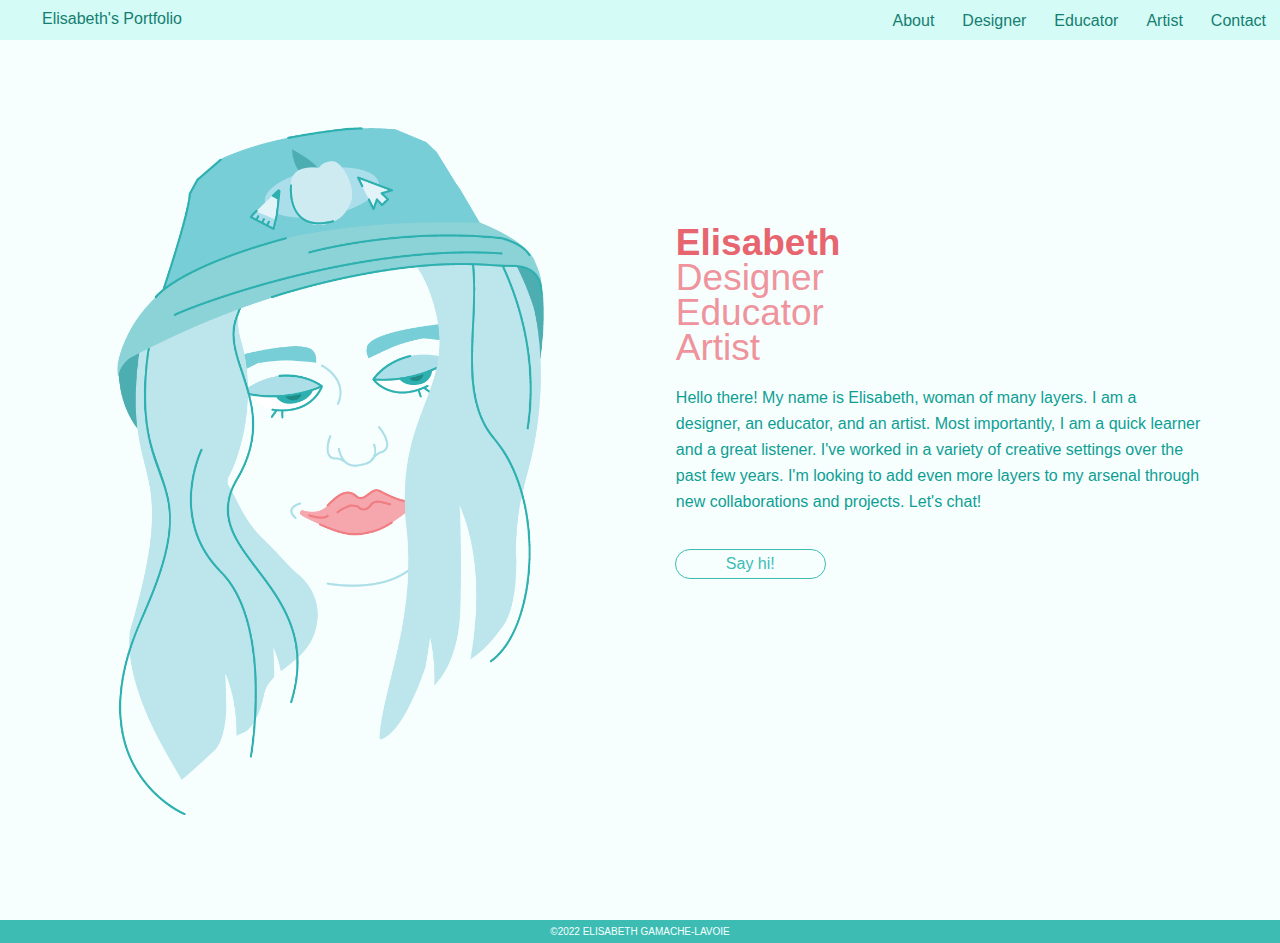
==== index.html @ 3db6b16d "f" ====
<html id="index-page">
	<head>
		<link rel="stylesheet" href="https://cdnjs.cloudflare.com/ajax/libs/font-awesome/4.7.0/css/font-awesome.min.css">
		<link rel="stylesheet" type="text/css" href="css/style.css">
		<script type="text/javascript" src="js/script.js"></script>
		<meta charset="utf-8">
		<meta name="viewport" content="width=device-width, initial-scale=1.0">
    	<meta http-equiv="imagetoolbar" content="no" />
    	<meta name="description" content="This is Montreal based teacher, graphic designer, and artist Elisabeth's portfolio, which includes lesson plans, graphic and web design, illustration work, photography and drawing projects.">
	    <meta name="keywords" content="design, art, drawing, digital, illustration, portfolio, eportfolio, Elisabeth, lighthouse, graphic designer, montreal, freelancing, lesson plan, teacher">
    	<meta name="author" content="Elisabeth">
    	<link rel="icon" href="img/favicon.ico" type="image/x-icon">
		<title>Elisabeth's portfolio</title>
	</head>
	<body>
		<div id="desktop-nav">
			<a id="nav-title" href="index.html">Elisabeth's Portfolio</a>
			<div id="mobile-nav">
				<a href="about.html">About</a>
				<a href="designer.html">Designer</a>
				<a href="educator.html">Educator</a>
				<a href="artist.html">Artist</a>
				<a href="contact.php">Contact</a>
			</div>
			<div id="desktop-true-nav">
				<a href="about.html">About</a>
				<a href="designer.html">Designer</a>
				<a href="educator.html">Educator</a>
				<a href="artist.html">Artist</a>
				<a href="contact.php">Contact</a>
			</div>
			<a href="javascript:void(0);" class="icon" onClick="openNav()">
				<i class="fa fa-bars"></i>
			</a>
			<a class="lang-button" href="index.html">EN</a>
			<a class="lang-button" id="lang-FR" href="index.html">FR |</a>
		</div>
		<div id="header">
			<img id="self-portrait" src="img/self-portrait-ENG.png" />
			<img id="desktop-portrait" src="img/self-portrait.png" />
		</div>
		<div id="header-intro">
			<h1 id="lay-titles-bold" class="lay-titles">Elisabeth</h1>
			<h1 class="lay-titles">Designer</h1>
			<h1 class="lay-titles">Educator</h1>
			<h1 class="lay-titles">Artist</h1>
			<p>Hello there! My name is Elisabeth, woman of many layers. I am a designer, an educator, and an artist. Most importantly, I am a quick learner and a great listener. I've worked in a variety of creative settings over the past few years. I'm looking to add even more layers to my arsenal through new collaborations and projects. Let's chat!</p>
			<button onclick="window.location.href='contact.html'">Say hi!</button>
		</div>
		<div id="#">
			<!-- YOU CAN ADD MORE CONTENT DOWN HERE LATER :) -->
		</div>
	</body>
	<footer>
		<p>©2022 ELISABETH GAMACHE-LAVOIE</p>
	</footer>
</html>
---- css/style.css ----
@charset "utf-8";
*{
  box-sizing: border-box; 
  margin:0; 
  padding:0; 
  font-family:"Century Gothic", Arial, Helvetica, sans-serif; 
  text-decoration:none; 
  font-weight:normal; 
  border:none; 
  outline:none; 
  list-style-type:disc; 
  text-align:left;
}
::-webkit-scrollbar { 
    display: none; 
}
html{
  background-color: #F6FFFE;
  min-height: 100vh;
}
/*=========================================================================THIS IS THE NAV*/
#desktop-nav a#nav-title{
  text-align: left;
  padding-left: 42px;
  margin-top: -2px;
  }
#desktop-nav {
  overflow: hidden;
  background-color: #D4FBF6;
  position: relative;
}
#desktop-nav #mobile-nav, #desktop-nav #desktop-true-nav {
  display: none;
}
#desktop-nav #mobile-nav {
  height: 100vh;
  background-color: #D4FBF6;
}
#desktop-nav a {
  color: #147E70;
  padding: 10px 12px;
  text-decoration: none;
  font-size: 13px;
  display: block;
}
#desktop-nav #mobile-nav a{
  display: list-item;
  text-align: center;
  padding-top: 20px;
  padding-bottom: 20px;
}
#desktop-nav #mobile-nav a:hover{
  background-color: #8CE8DC;
  transition: 0.5s;
}
#desktop-nav a.icon {
  display: block;
  position: absolute;
  left: 0;
  top: 0;
  height: 100%;
  color: #3DBCB4;
}
#desktop-nav a.lang-button{
  text-align: right;
  float: right;
  margin-top: -36px;
  width: 40px;
  z-index: 1;
}
#desktop-nav #lang-FR{
  margin-right: 20px;
  width: 60px;
  z-index: -1;
}
/*==============================================================THIS IS THE HEADER*/
div#header img{
  display: block;
  width: 95%;
  padding: 5%;
}
div#header img#desktop-portrait, h1.lay-titles{
  display: none;
}
div#header-intro{
  padding: 10% 5%;
  color: #3DBCB4;
  line-height: 26px;
  font-size: 16px;
}
div#header-intro p{
  padding: 0% 6%;
  color: #0F9E94;
}
/*========================================================THIS IS THE MAIN CONTENT*/
button{
  outline: 1px solid #3DBCB4;
  padding: 5px 50px;
  font-size: 16px;
  margin-top: 15px;
  margin-left: 6%;
  background-color: #F6FFFE;
  border-radius: 15px;
  color: #3DBCB4;
}
button:hover{
  background-color: #3DBCB4;
  color: #F6FFFE;
  transition: 0.4s;
  cursor:grab;
}
/*==============================================================THIS IS THE FOOTER*/
body{
  position: absolute;
  min-height: 100vh;
}
footer{
    padding: 6px;
    width: 100%;
    background-color: #3DBCB4;
    color: #F6FFFE;
    font-size: 10px;
    position: absolute;
    bottom: 0;
  }
footer p{
  text-align: center;
}
/*==========================================================THIS IS THE ABOUT PAGE*/
div#resume-typo h1{
  margin-left:7%;
  color:#E7656E;
  font-weight: 600;
  font-size: 28px;
}
h1.centertitle{
  font-size: 37px;
  color: #EF939C;
  line-height: 38px;
  text-align: center;
}
h1.boldfont{
font-weight: 600;
color:#E7656E;
}
div#menu-img img{
  display: block;
  margin-left:auto;
  margin-right:auto;
  width:92%;
}
div.one-col{
  margin-top:30px;
}
div#menu-typo p{
  margin-top:15px;
  margin-left:7%;
  margin-right:7%;
  color: #0F9E94;
}
div#resume-img img{
  width:200px;
  display: block;
  margin-left: auto;
  margin-right: auto;
  margin-bottom: 20px;
}
div#resume-typo p{
  margin-top:5px;
  margin-left:7%;
  margin-right:7%;
  color: #0F9E94;
}
div.blueback{
  background-color:#D4FBF6;
  padding-top:20px;
  overflow: hidden;
}
button#centerbutton{
  display: block;
  width:200px;
  margin-top:25px;
  margin-left:auto;
  margin-right:auto;
  margin-bottom: 50px;
  text-align: center;
  outline-color: #E7656E;
  color:#E7656E;
  background-color: #D4FBF6;
}
button#centerbutton:hover{
  background-color:#E7656E;
  color: #FFF;
}
/*THIS IS FOR THE GRID-BASED PAGES ===============================================*/
h1.portfolio-title{
  color:#E7656E;
  font-weight: 600;
  font-size: 20px;
  text-align:center;
}
h2{
  height:220px;
  font-weight: 600;
  padding:0;
  margin:0;
  line-height:205px;
  text-align: center;
  color:#FFF;
  transition: 0.5s;
}
div.grid{
  width:95%;
  padding:2% 4%;
  margin:-10px auto;
  overflow: hidden;
  display: flex;
  flex-wrap: wrap;
  justify-content: center;
}
div.onecol{
  padding:15px;
  height:250px;
  width:413px;
  margin:8px;
}
div.vgmural{
  background-image:url('../img/vgmural-true.jpg');
  transition: 0.5s;
}
div.vgmural:hover{
  background-image:url('../img/vgmural.jpg');
  transition: 0.5s;
}
div.fmountains{
  background-image:url('../img/fmountains-true.jpg');
  transition: 0.5s;
}
div.fmountains:hover{
  background-image:url('../img/fmountains.jpg');
  transition: 0.5s;
}
div.azulejos{
  background-image:url('../img/azulejos-true.jpg');
  transition: 0.5s;
}
div.azulejos:hover{
  background-image:url('../img/azulejos.jpg');
  transition: 0.5s;
}
div.fleaves{
  background-image:url('../img/fleaves-true.jpg');
  transition: 0.5s;
}
div.fleaves:hover{
  background-image:url('../img/fleaves.jpg');
  transition: 0.5s;
}
div.iposters{
  background-image:url('../img/iposters-true.jpg');
  transition: 0.5s;
}
div.iposters:hover{
  background-image:url('../img/iposters.jpg');
  transition: 0.5s;
}
div.cbanner{
  background-image:url('../img/cbanner-true.jpg');
  transition: 0.5s;
}
div.cbanner:hover{
  background-image:url('../img/cbanner.jpg');
  transition: 0.5s;
}
div.istories{
  background-image:url('../img/istories-true.jpg');
  transition: 0.5s;
}
div.istories:hover{
  background-image:url('../img/istories.jpg');
  transition: 0.5s;
}
div.hypo1{
  background-image:url('../img/hypo1-true.jpg');
  transition: 0.5s;
}
div.hypo1:hover{
  background-image:url('../img/hypo1.jpg');
  transition: 0.5s;
}
div.hypo2{
  background-image:url('../img/hypo2-true.jpg');
  transition: 0.5s;
}
div.hypo2:hover{
  background-image:url('../img/hypo2.jpg');
  transition: 0.5s;
}
div.oranges1{
  background-image:url('../img/oranges1-true.jpg');
  transition: 0.5s;
}
div.oranges1:hover{
  background-image:url('../img/oranges1.jpg');
  transition: 0.5s;
}
div.taprayers{
  background-image:url('../img/taprayers-true.jpg');
  transition: 0.5s;
}
div.taprayers:hover{
  background-image:url('../img/taprayers.jpg');
  transition: 0.5s;
}
div.tspill{
  background-image:url('../img/tspill-true.jpg');
  transition: 0.5s;
}
div.tspill:hover{
  background-image:url('../img/tspill.jpg');
  transition: 0.5s;
}
div.llttcorange{
  background-image:url('../img/llttcorange-true.jpg');
  transition: 0.5s;
}
div.llttcorange:hover{
  background-image:url('../img/llttcorange.jpg');
  transition: 0.5s;
}
div.shands{
  background-image:url('../img/shands-true.jpg');
  transition: 0.5s;
}
div.shands:hover{
  background-image:url('../img/shands.jpg');
  transition: 0.5s;
}
div.ink{
  background-image:url('../img/ink-true.jpg');
  transition: 0.5s;
}
div.ink:hover{
  background-image:url('../img/ink.jpg');
  transition: 0.5s;
}
div.komorebi{
  background-image:url('../img/komorebi-true.jpg');
  transition: 0.5s;
}
div.komorebi:hover{
  background-image:url('../img/komorebi.jpg');
  transition: 0.5s;
}
div.atbrochure{
  background-image:url('../img/atbrochure-true.jpg');
  transition: 0.5s;
}
div.atbrochure:hover{
  background-image:url('../img/atbrochure.jpg');
  transition: 0.5s;
}
div.camcover{
  background-image:url('../img/camcover-true.jpg');
  transition: 0.5s;
}
div.camcover:hover{
  background-image:url('../img/camcover.jpg');
  transition: 0.5s;
}
div.lotfbook{
  background-image:url('../img/lotfbook-true.jpg');
  transition: 0.5s;
}
div.lotfbook:hover{
  background-image:url('../img/lotfbook.jpg');
  transition: 0.5s;
}
h2:hover{
  color:#E7656E;
  transition: 0.5s;
  cursor:grab;
}
/*THIS IS FOR THE CONTACT FORM====================================================*/
form{
  background-color: red;
  height: 80vh;
}
input{
  width:90%;
  margin:4px auto;
  background-color: red;
  border:1px solid #8CE8DC;
  background-color: #D4FBF6;
  padding:8px;
  display:inline;
}
/*THIS IS FOR BIGGER SCREENS ABOVE MOBILE=========================================*/
@media only screen and (min-width: 700px) {
  #desktop-nav #mobile-nav a{
  display: none;
  }
  #desktop-nav a.icon {
  display: none;
  }
  #desktop-nav a#nav-title{
    display: inline-block;
    width: 290px;
  }
  #desktop-nav #desktop-true-nav{
    position: absolute;
    right: 0;
    display: inline-block;
    background-color: #D4FBF6;
  }
  #desktop-nav #desktop-true-nav a{
  float: left;
  }
  #desktop-nav #desktop-true-nav a:hover{
    background-color: #8CE8DC;
    transition: 0.5s;
  }
  #desktop-nav a {
    color: #147E70;
    padding: 12px 14px;
    text-decoration: none;
    font-size: 16px;
    display: block;
  }
  div#header img{
    display: none;
  }
  div#header{
    width: 50%;
    float: left;
    padding: 8% 2%;
    margin-left: 1%;
  }
  div#header-intro{
    width: 35%;
    margin-top: -20px;
    margin-right: 10%;
    float: left;
    height: 80vh;
    padding-right: 0%;
  }
  div#header-intro p{
    width: 128%;
  }
  div#header img#desktop-portrait{
    display: block;
    width: 100%;
  }
  h1.lay-titles{
    display: block;
    font-size: 37px;
    color: #EF939C;
    padding:  0% 6%;
    line-height: 35px;
  }
  h1#lay-titles-bold{
    font-weight: 600;
    color: #E7656E;
    padding-top: 20%;
  }
  div#header-intro p{
    padding-top: 20px;
    padding-bottom: 20px;
  }
  div.blueback{
    background-color:#D4FBF6;
    padding-top:20px;
    clear: both;
  }
/*==========================================================THIS IS THE ABOUT PAGE*/
div#resume-typo h1{
  margin-left:7%;
}
h1.centertitle{
  text-align: left;
  margin-left:7%;
}
div#menu-img img{
  width:80%;
}
div#resume-img{
  float:left;
  width: 25%;
  padding: 2% 5%;
}
div#resume-typo{
  float:right;
  width: 75%;
  padding: 2% 5%;
}
div#menu-typo p{
  margin-top:15px;
  margin-left:7%;
  margin-right:7%;
  width: 60%;
}
div#resume-img img{
  width:200px;
  display: block;
  margin-left: auto;
  margin-right: auto;
  margin-bottom: 20px;
  margin-top: 20%;
}
div#resume-typo p{
  margin-top:5px;
  margin-left:55px;
  margin-right:30px;
}
div#resume-typo h1{
  margin-left:55px;
}
button#centerbutton{
  margin-top:25px;
  margin-left:55px;
  margin-right:0;
  text-align: center;
}
}
@media only screen and (min-width: 1046px) {
div#header{
  width: 45%;
  padding-top: 60px;
}
div#header-intro{
  width: 40%;
  padding: 10% 5%;
}
div#header-intro p{
  width: 150%;
}
img#desktop-portrait{
  max-width: 480px;
  margin-left: 10%;
}
/*==========================================================THIS IS THE ABOUT PAGE*/
div#menu-img img{
  width:500px;
}
div.slugs{
  min-height:90vh;
  clear: both;
  padding-top:30px;
  padding-bottom: 680px;
}
div.one-col, div.slugs{
  padding-left:10%;
  padding-right:10%;
  clear: both;
}
div#menu-typo{
  float:left;
  width: 50%;
}
div#menu-img{
  float:left;
  width:50%;
}
div.blueback, div.one-col{
  clear: both;
}
div#menu-typo p{
  margin-top:15px;
  margin-left:7%;
  margin-right:0%;
  width: 75%;
}
div#resume-img img{
  margin-top: 0;
}
/*THIS IS FOR THE GRID-BASED PAGES ===============================================*/
div.grid{
  margin:-20px auto;
}
}
@media only screen and (min-width: 1330px) {
div#header{
  width: 45%;
}
div#header-intro{
  width: 40%;
  padding: 10% 8%;
}
div#header-intro p{
  width: 150%;
}
img#desktop-portrait{
  max-width: 480px;
  margin-left: 200px;
}
/*==========================================================THIS IS THE ABOUT PAGE*/
div#menu-img img{
  width:600px;
}
div.blueback{
  padding-left:20%;
  padding-right:15%;
}

div#menu-typo p{
  width: 70%;
}
}
@media only screen and (min-width: 1580px) {
div#header{
  width: 45%;
  margin-top: -20px;
}
div#header-intro{
  width: 40%;
  padding: 8% 6%;
  margin-left: -2%;
}
div#header-intro p{
  width: 130%;
}
img#desktop-portrait{
  max-width: 480px;
  margin-left: 300px;
}
/*==========================================================THIS IS THE ABOUT PAGE*/
div#menu-img img{
  width:650px;
  margin-top: -45px;
}
}
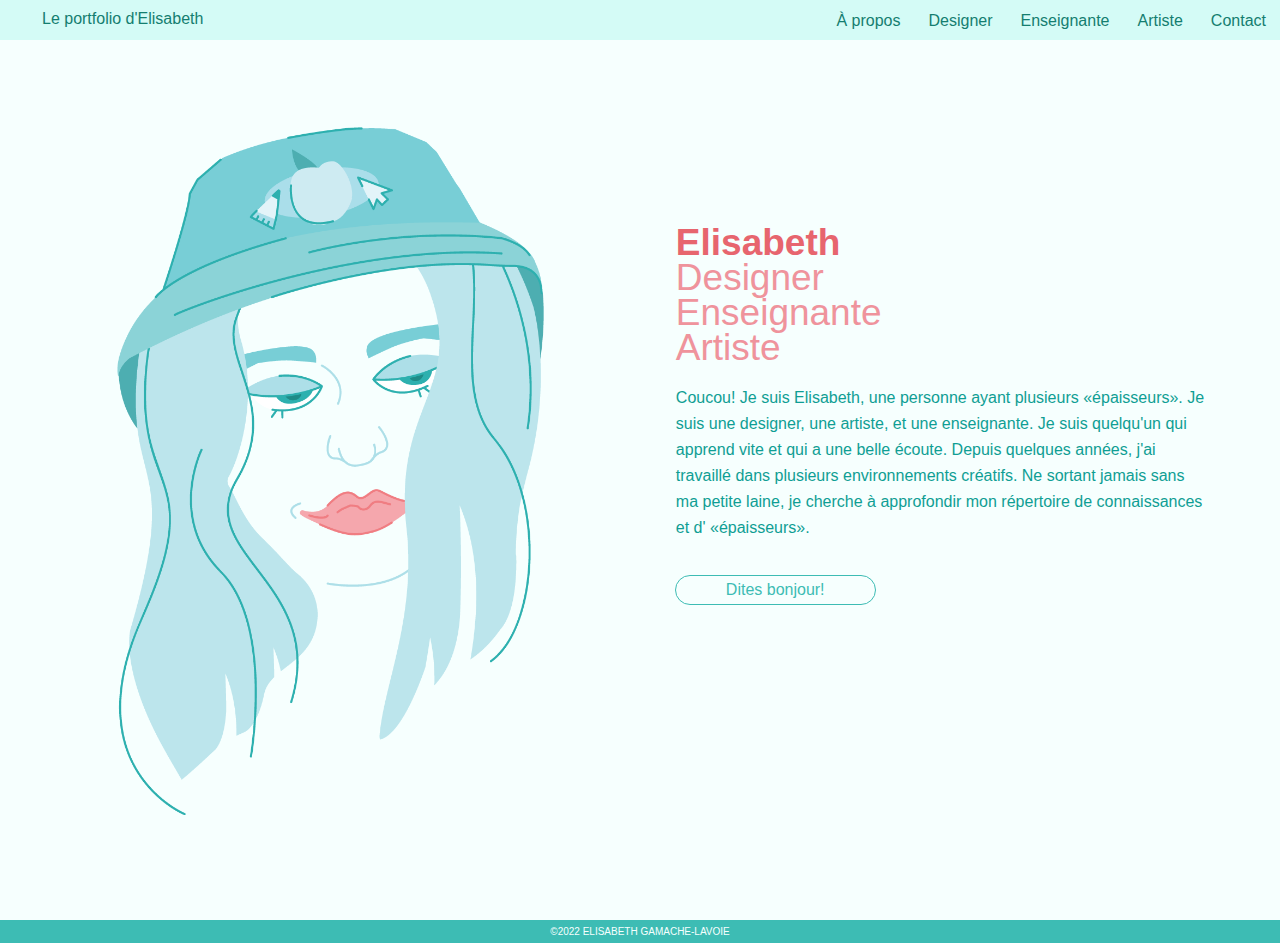
==== commit bca0b4f7: "traduction" ====
--- a/index.html
+++ b/index.html
@@ -14,38 +14,38 @@
 	</head>
 	<body>
 		<div id="desktop-nav">
-			<a id="nav-title" href="index.html">Elisabeth's Portfolio</a>
+			<a id="nav-title" href="index.html">Le portfolio d'Elisabeth</a>
 			<div id="mobile-nav">
-				<a href="about.html">About</a>
+				<a href="about.html">À propos</a>
 				<a href="designer.html">Designer</a>
-				<a href="educator.html">Educator</a>
-				<a href="artist.html">Artist</a>
-				<a href="contact.php">Contact</a>
+				<a href="educator.html">Enseignante</a>
+				<a href="artist.html">Artiste</a>
+				<a href="contact.html">Contact</a>
 			</div>
 			<div id="desktop-true-nav">
-				<a href="about.html">About</a>
+				<a href="about.html">À propos</a>
 				<a href="designer.html">Designer</a>
-				<a href="educator.html">Educator</a>
-				<a href="artist.html">Artist</a>
-				<a href="contact.php">Contact</a>
+				<a href="educator.html">Enseignante</a>
+				<a href="artist.html">Artiste</a>
+				<a href="contact.html">Contact</a>
 			</div>
 			<a href="javascript:void(0);" class="icon" onClick="openNav()">
 				<i class="fa fa-bars"></i>
 			</a>
-			<a class="lang-button" href="index.html">EN</a>
+			<a class="lang-button" href="index-EN.html">EN</a>
 			<a class="lang-button" id="lang-FR" href="index.html">FR |</a>
 		</div>
 		<div id="header">
-			<img id="self-portrait" src="img/self-portrait-ENG.png" />
+			<img id="self-portrait" src="img/self-portrait-FR.png" />
 			<img id="desktop-portrait" src="img/self-portrait.png" />
 		</div>
 		<div id="header-intro">
 			<h1 id="lay-titles-bold" class="lay-titles">Elisabeth</h1>
 			<h1 class="lay-titles">Designer</h1>
-			<h1 class="lay-titles">Educator</h1>
-			<h1 class="lay-titles">Artist</h1>
-			<p>Hello there! My name is Elisabeth, woman of many layers. I am a designer, an educator, and an artist. Most importantly, I am a quick learner and a great listener. I've worked in a variety of creative settings over the past few years. I'm looking to add even more layers to my arsenal through new collaborations and projects. Let's chat!</p>
-			<button onclick="window.location.href='contact.html'">Say hi!</button>
+			<h1 class="lay-titles">Enseignante</h1>
+			<h1 class="lay-titles">Artiste</h1>
+			<p>Coucou! Je suis Elisabeth, une personne ayant plusieurs «épaisseurs». Je suis une designer, une artiste, et une enseignante. Je suis quelqu'un qui apprend vite et qui a une belle écoute. Depuis quelques années, j'ai travaillé dans plusieurs environnements créatifs. Ne sortant jamais sans ma petite laine, je cherche à approfondir mon répertoire de connaissances et d' «épaisseurs».</p>
+			<button onclick="window.location.href='contact.html'">Dites bonjour!</button>
 		</div>
 		<div id="#">
 			<!-- YOU CAN ADD MORE CONTENT DOWN HERE LATER :) -->
--- a/css/style.css
+++ b/css/style.css
@@ -28,6 +28,7 @@
   overflow: hidden;
   background-color: #D4FBF6;
   position: relative;
+  width:100vw;
 }
 #desktop-nav #mobile-nav, #desktop-nav #desktop-true-nav {
   display: none;
@@ -192,208 +193,9 @@
   background-color:#E7656E;
   color: #FFF;
 }
-/*THIS IS FOR THE GRID-BASED PAGES ===============================================*/
-h1.portfolio-title{
-  color:#E7656E;
-  font-weight: 600;
-  font-size: 20px;
-  text-align:center;
-}
-h2{
-  height:220px;
-  font-weight: 600;
-  padding:0;
-  margin:0;
-  line-height:205px;
-  text-align: center;
-  color:#FFF;
-  transition: 0.5s;
-}
-div.grid{
-  width:95%;
-  padding:2% 4%;
-  margin:-10px auto;
-  overflow: hidden;
-  display: flex;
-  flex-wrap: wrap;
-  justify-content: center;
-}
-div.onecol{
-  padding:15px;
-  height:250px;
-  width:413px;
-  margin:8px;
-}
-div.vgmural{
-  background-image:url('../img/vgmural-true.jpg');
-  transition: 0.5s;
-}
-div.vgmural:hover{
-  background-image:url('../img/vgmural.jpg');
-  transition: 0.5s;
-}
-div.fmountains{
-  background-image:url('../img/fmountains-true.jpg');
-  transition: 0.5s;
-}
-div.fmountains:hover{
-  background-image:url('../img/fmountains.jpg');
-  transition: 0.5s;
-}
-div.azulejos{
-  background-image:url('../img/azulejos-true.jpg');
-  transition: 0.5s;
-}
-div.azulejos:hover{
-  background-image:url('../img/azulejos.jpg');
-  transition: 0.5s;
-}
-div.fleaves{
-  background-image:url('../img/fleaves-true.jpg');
-  transition: 0.5s;
-}
-div.fleaves:hover{
-  background-image:url('../img/fleaves.jpg');
-  transition: 0.5s;
-}
-div.iposters{
-  background-image:url('../img/iposters-true.jpg');
-  transition: 0.5s;
-}
-div.iposters:hover{
-  background-image:url('../img/iposters.jpg');
-  transition: 0.5s;
-}
-div.cbanner{
-  background-image:url('../img/cbanner-true.jpg');
-  transition: 0.5s;
-}
-div.cbanner:hover{
-  background-image:url('../img/cbanner.jpg');
-  transition: 0.5s;
-}
-div.istories{
-  background-image:url('../img/istories-true.jpg');
-  transition: 0.5s;
-}
-div.istories:hover{
-  background-image:url('../img/istories.jpg');
-  transition: 0.5s;
-}
-div.hypo1{
-  background-image:url('../img/hypo1-true.jpg');
-  transition: 0.5s;
-}
-div.hypo1:hover{
-  background-image:url('../img/hypo1.jpg');
-  transition: 0.5s;
-}
-div.hypo2{
-  background-image:url('../img/hypo2-true.jpg');
-  transition: 0.5s;
-}
-div.hypo2:hover{
-  background-image:url('../img/hypo2.jpg');
-  transition: 0.5s;
-}
-div.oranges1{
-  background-image:url('../img/oranges1-true.jpg');
-  transition: 0.5s;
-}
-div.oranges1:hover{
-  background-image:url('../img/oranges1.jpg');
-  transition: 0.5s;
-}
-div.taprayers{
-  background-image:url('../img/taprayers-true.jpg');
-  transition: 0.5s;
-}
-div.taprayers:hover{
-  background-image:url('../img/taprayers.jpg');
-  transition: 0.5s;
-}
-div.tspill{
-  background-image:url('../img/tspill-true.jpg');
-  transition: 0.5s;
-}
-div.tspill:hover{
-  background-image:url('../img/tspill.jpg');
-  transition: 0.5s;
-}
-div.llttcorange{
-  background-image:url('../img/llttcorange-true.jpg');
-  transition: 0.5s;
-}
-div.llttcorange:hover{
-  background-image:url('../img/llttcorange.jpg');
-  transition: 0.5s;
-}
-div.shands{
-  background-image:url('../img/shands-true.jpg');
-  transition: 0.5s;
-}
-div.shands:hover{
-  background-image:url('../img/shands.jpg');
-  transition: 0.5s;
-}
-div.ink{
-  background-image:url('../img/ink-true.jpg');
-  transition: 0.5s;
-}
-div.ink:hover{
-  background-image:url('../img/ink.jpg');
-  transition: 0.5s;
-}
-div.komorebi{
-  background-image:url('../img/komorebi-true.jpg');
-  transition: 0.5s;
-}
-div.komorebi:hover{
-  background-image:url('../img/komorebi.jpg');
-  transition: 0.5s;
-}
-div.atbrochure{
-  background-image:url('../img/atbrochure-true.jpg');
-  transition: 0.5s;
-}
-div.atbrochure:hover{
-  background-image:url('../img/atbrochure.jpg');
-  transition: 0.5s;
-}
-div.camcover{
-  background-image:url('../img/camcover-true.jpg');
-  transition: 0.5s;
-}
-div.camcover:hover{
-  background-image:url('../img/camcover.jpg');
-  transition: 0.5s;
-}
-div.lotfbook{
-  background-image:url('../img/lotfbook-true.jpg');
-  transition: 0.5s;
-}
-div.lotfbook:hover{
-  background-image:url('../img/lotfbook.jpg');
-  transition: 0.5s;
-}
-h2:hover{
-  color:#E7656E;
-  transition: 0.5s;
-  cursor:grab;
-}
 /*THIS IS FOR THE CONTACT FORM====================================================*/
-form{
-  background-color: red;
-  height: 80vh;
-}
-input{
-  width:90%;
-  margin:4px auto;
-  background-color: red;
-  border:1px solid #8CE8DC;
-  background-color: #D4FBF6;
-  padding:8px;
-  display:inline;
+label, input, textarea{
+  display: block;
 }
 /*THIS IS FOR BIGGER SCREENS ABOVE MOBILE=========================================*/
 @media only screen and (min-width: 700px) {
@@ -573,27 +375,6 @@
 div#resume-img img{
   margin-top: 0;
 }
-/*THIS IS FOR THE GRID-BASED PAGES ===============================================*/
-div.grid{
-  margin:-20px auto;
-}
-}
-@media only screen and (min-width: 1330px) {
-div#header{
-  width: 45%;
-}
-div#header-intro{
-  width: 40%;
-  padding: 10% 8%;
-}
-div#header-intro p{
-  width: 150%;
-}
-img#desktop-portrait{
-  max-width: 480px;
-  margin-left: 200px;
-}
-/*==========================================================THIS IS THE ABOUT PAGE*/
 div#menu-img img{
   width:600px;
 }
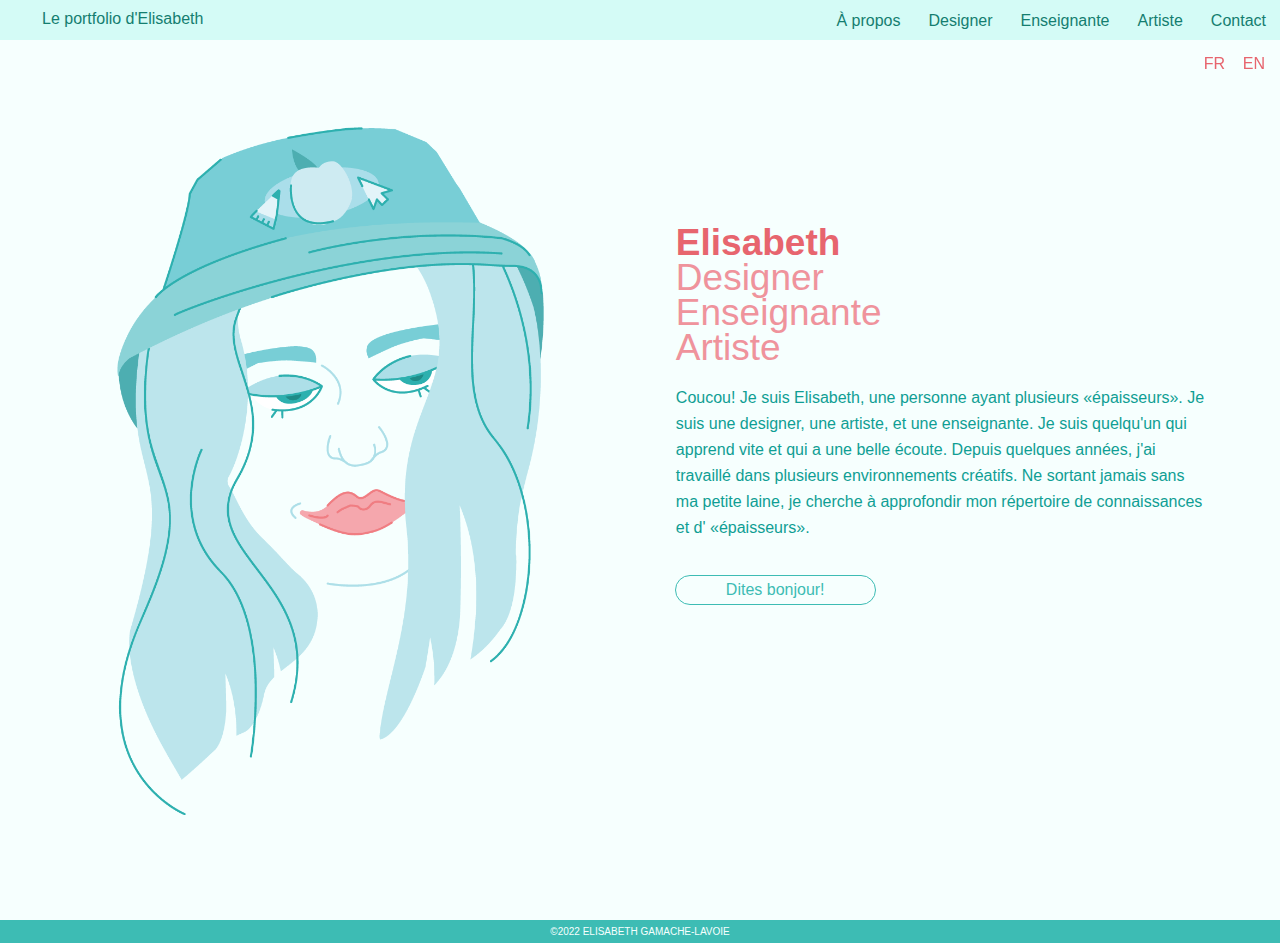
==== commit 2c77b105: "EN FR" ====
--- a/index.html
+++ b/index.html
@@ -39,6 +39,10 @@
 			<img id="self-portrait" src="img/self-portrait-FR.png" />
 			<img id="desktop-portrait" src="img/self-portrait.png" />
 		</div>
+		<div>
+			<a id ="en-button" class="fixed-lang-button" href="index-EN.html">EN</a>
+			<a id="fr-button" class="fixed-lang-button" href="index.html">FR</a>
+		</div>
 		<div id="header-intro">
 			<h1 id="lay-titles-bold" class="lay-titles">Elisabeth</h1>
 			<h1 class="lay-titles">Designer</h1>
--- a/css/style.css
+++ b/css/style.css
@@ -74,6 +74,22 @@
   width: 60px;
   z-index: -1;
 }
+/*===================================================THIS IS THE LANGUAGES BUTTONS*/
+a.fixed-lang-button{
+  display: none;
+  position:fixed;
+  margin:15px;
+  color:#E7656E;
+}
+a.fixed-lang-button:hover{
+  color:#3DBCB4;
+}
+a#fr-button{
+  right:40px;
+}
+a#en-button{
+  right:0;
+}
 /*==============================================================THIS IS THE HEADER*/
 div#header img{
   display: block;
@@ -196,9 +212,35 @@
 /*THIS IS FOR THE CONTACT FORM====================================================*/
 label, input, textarea{
   display: block;
+  color:#147E70;
+}
+input, textarea{
+  border: 1px solid #3DBCB4;
+  width:100%;
+  padding:20px;
+}
+label{
+  padding-top:20px;
+}
+textarea{
+  min-height:30vh;
+}
+div#thecontactform{
+  padding:5%;
+}
+h1.contact-title{
+  font-size: 25px;
+  color:#EF939C;
+}
+h1#contact-title-bold{
+  font-weight: 600;
+  color:#E7656E;
 }
 /*THIS IS FOR BIGGER SCREENS ABOVE MOBILE=========================================*/
 @media only screen and (min-width: 700px) {
+  a.fixed-lang-button{
+    display: block;
+  }
   #desktop-nav #mobile-nav a{
   display: none;
   }
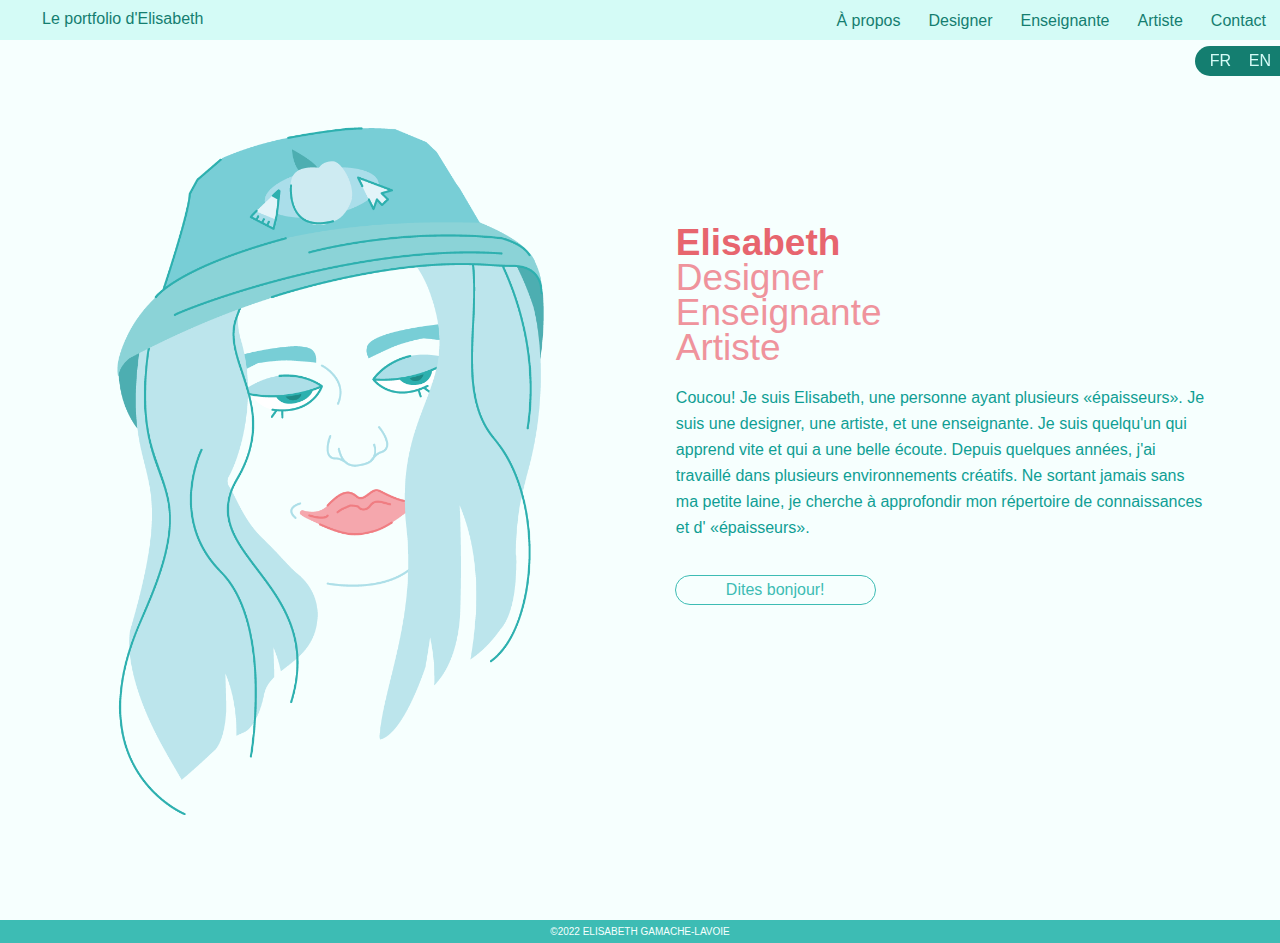
==== commit fb346f4b: "pushes" ====
--- a/index.html
+++ b/index.html
@@ -39,7 +39,7 @@
 			<img id="self-portrait" src="img/self-portrait-FR.png" />
 			<img id="desktop-portrait" src="img/self-portrait.png" />
 		</div>
-		<div>
+		<div id="lang-div">
 			<a id ="en-button" class="fixed-lang-button" href="index-EN.html">EN</a>
 			<a id="fr-button" class="fixed-lang-button" href="index.html">FR</a>
 		</div>
--- a/css/style.css
+++ b/css/style.css
@@ -78,8 +78,8 @@
 a.fixed-lang-button{
   display: none;
   position:fixed;
-  margin:15px;
-  color:#E7656E;
+  line-height: 30px;
+  color:#D4FBF6;
 }
 a.fixed-lang-button:hover{
   color:#3DBCB4;
@@ -240,6 +240,16 @@
 @media only screen and (min-width: 700px) {
   a.fixed-lang-button{
     display: block;
+    padding-right: 9px;
+  }
+  div#lang-div{
+    position:fixed;
+    margin-top:6px;
+    right:-20px;
+    background-color:#147E70;
+    width: 105px;
+    height: 30px;
+    border-radius: 15px;
   }
   #desktop-nav #mobile-nav a{
   display: none;
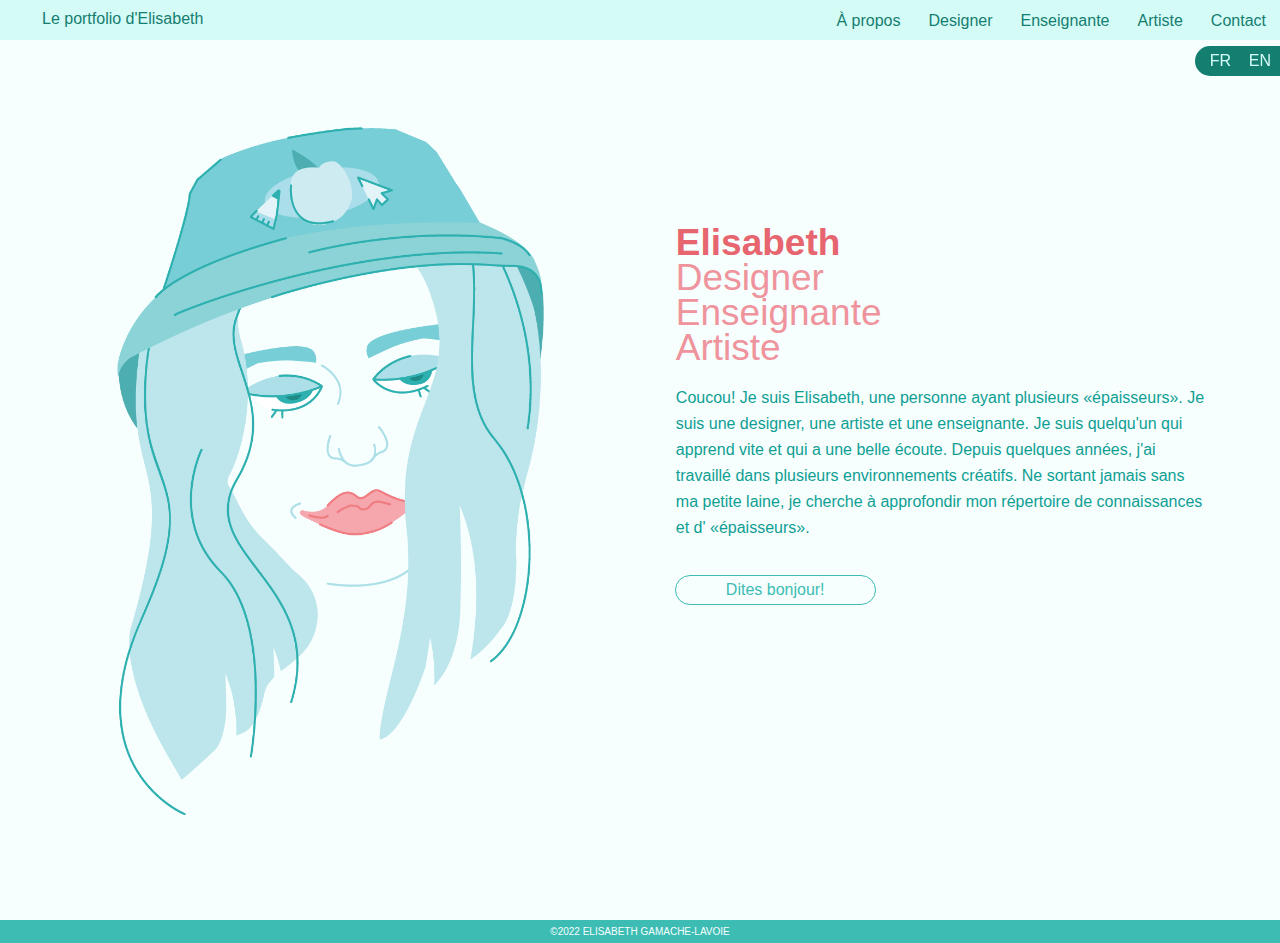
==== commit cfd0c17b: "oop" ====
--- a/index.html
+++ b/index.html
@@ -1,3 +1,4 @@
+<!DOCTYPE html>
 <html id="index-page">
 	<head>
 		<link rel="stylesheet" href="https://cdnjs.cloudflare.com/ajax/libs/font-awesome/4.7.0/css/font-awesome.min.css">
@@ -48,14 +49,11 @@
 			<h1 class="lay-titles">Designer</h1>
 			<h1 class="lay-titles">Enseignante</h1>
 			<h1 class="lay-titles">Artiste</h1>
-			<p>Coucou! Je suis Elisabeth, une personne ayant plusieurs «épaisseurs». Je suis une designer, une artiste, et une enseignante. Je suis quelqu'un qui apprend vite et qui a une belle écoute. Depuis quelques années, j'ai travaillé dans plusieurs environnements créatifs. Ne sortant jamais sans ma petite laine, je cherche à approfondir mon répertoire de connaissances et d' «épaisseurs».</p>
+			<p>Coucou! Je suis Elisabeth, une personne ayant plusieurs «épaisseurs». Je suis une designer, une artiste et une enseignante. Je suis quelqu'un qui apprend vite et qui a une belle écoute. Depuis quelques années, j'ai travaillé dans plusieurs environnements créatifs. Ne sortant jamais sans ma petite laine, je cherche à approfondir mon répertoire de connaissances et d' «épaisseurs».</p>
 			<button onclick="window.location.href='contact.html'">Dites bonjour!</button>
 		</div>
-		<div id="#">
-			<!-- YOU CAN ADD MORE CONTENT DOWN HERE LATER :) -->
-		</div>
+		<footer>
+			<p>©2022 ELISABETH GAMACHE-LAVOIE</p>
+		</footer>
 	</body>
-	<footer>
-		<p>©2022 ELISABETH GAMACHE-LAVOIE</p>
-	</footer>
 </html>--- a/css/style.css
+++ b/css/style.css
@@ -227,6 +227,7 @@
 }
 div#thecontactform{
   padding:5%;
+  overflow: hidden;
 }
 h1.contact-title{
   font-size: 25px;
